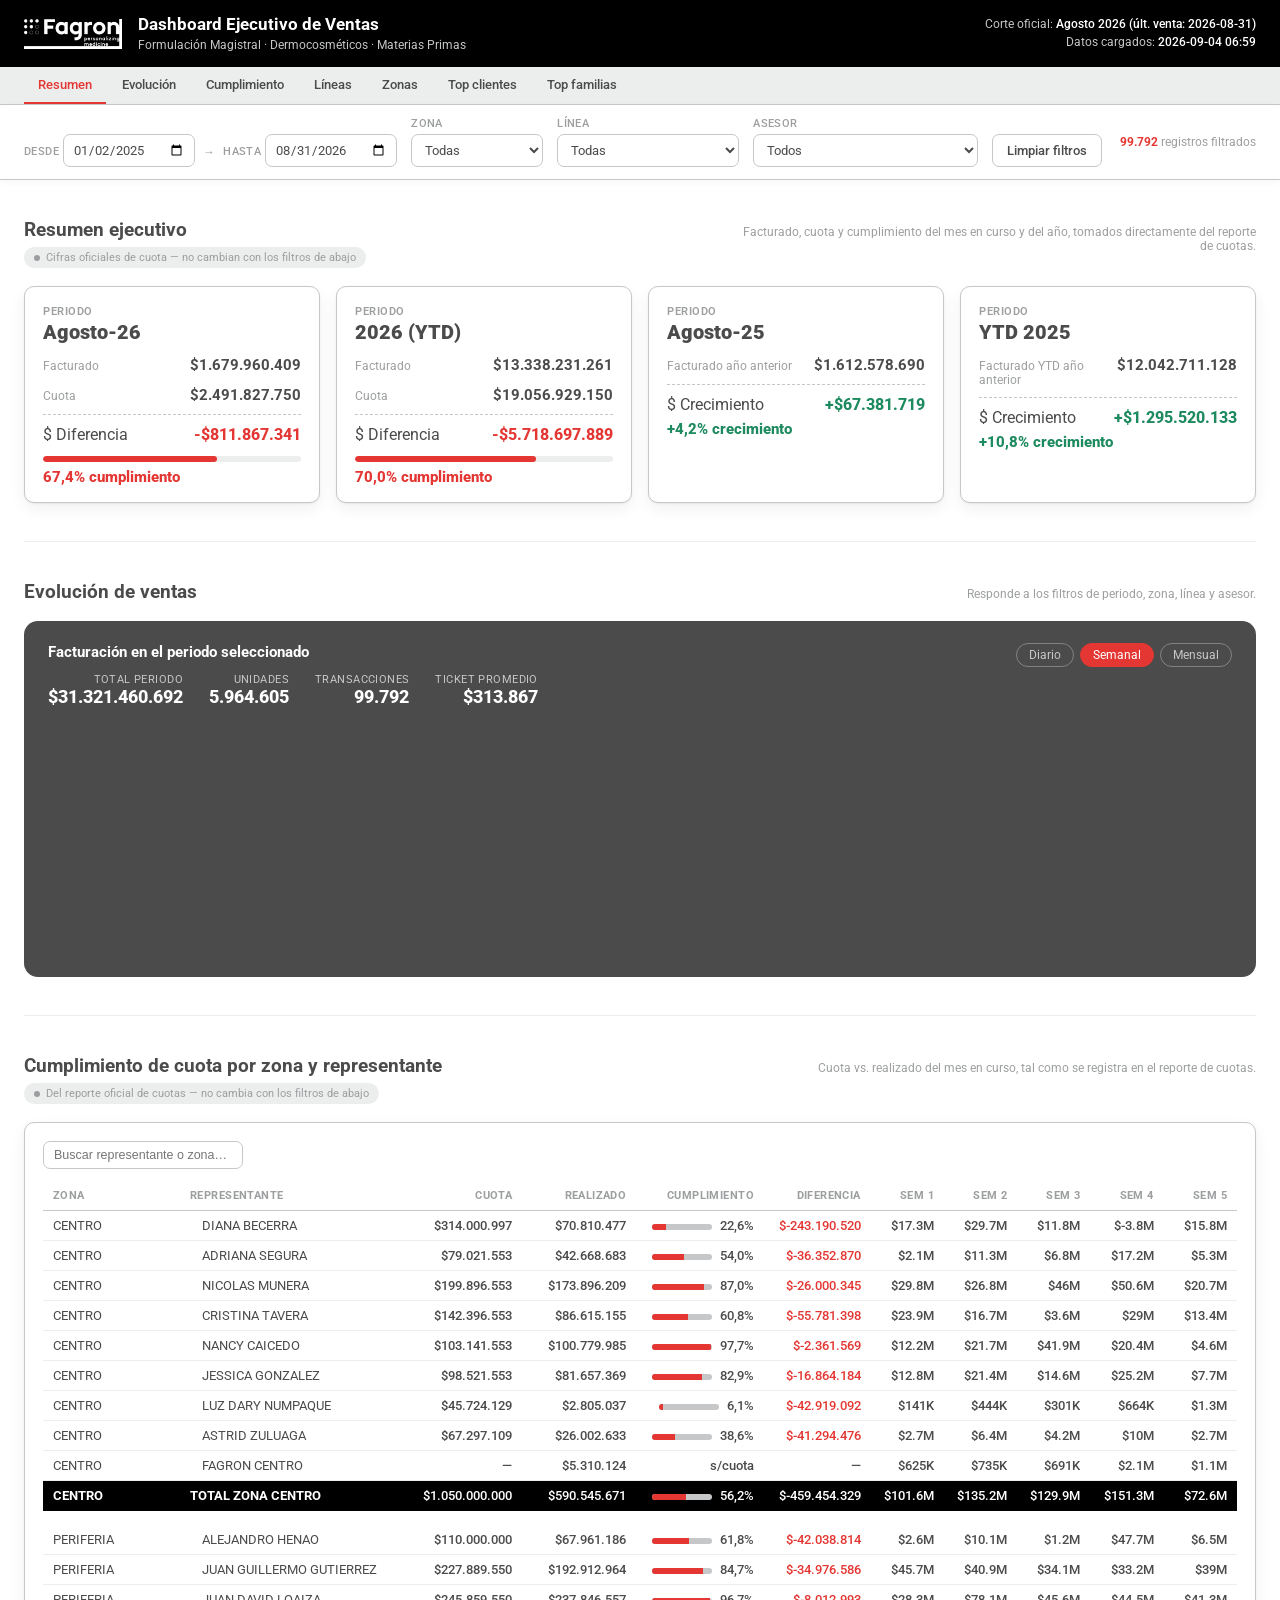
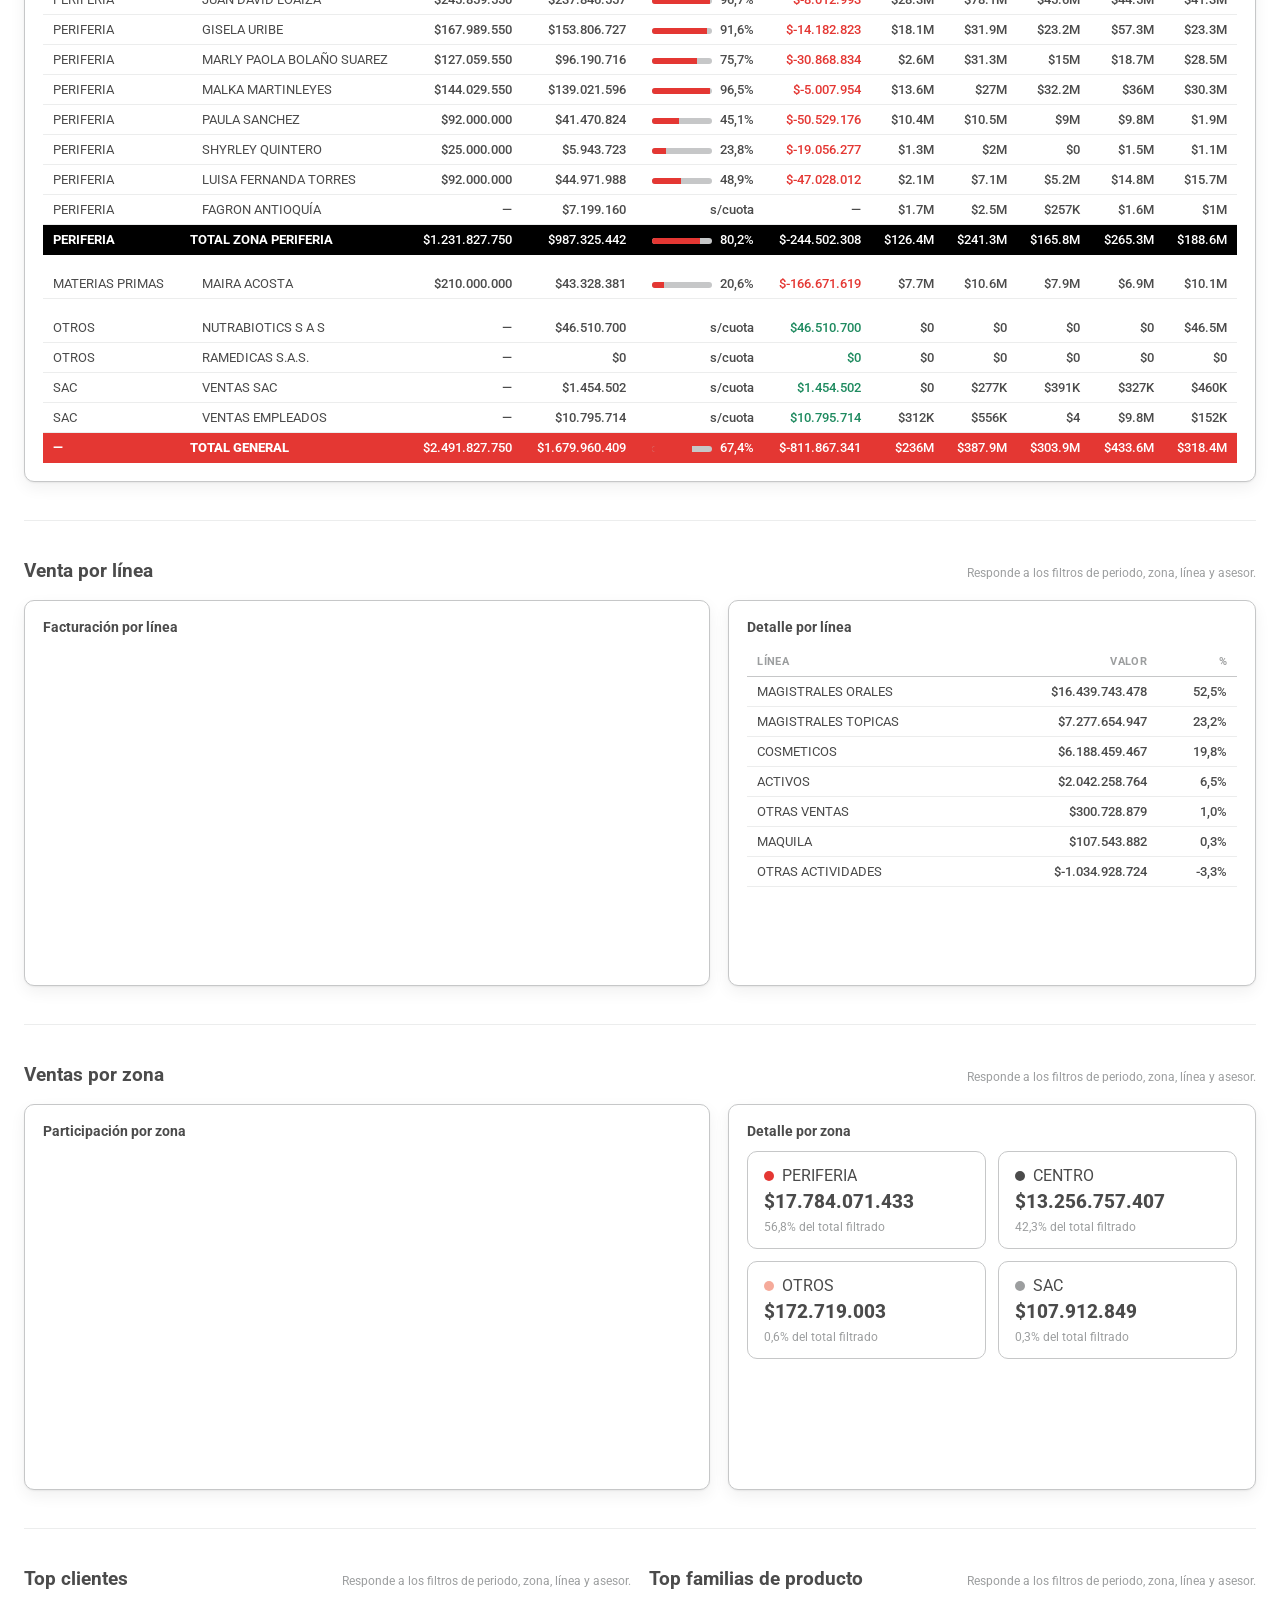
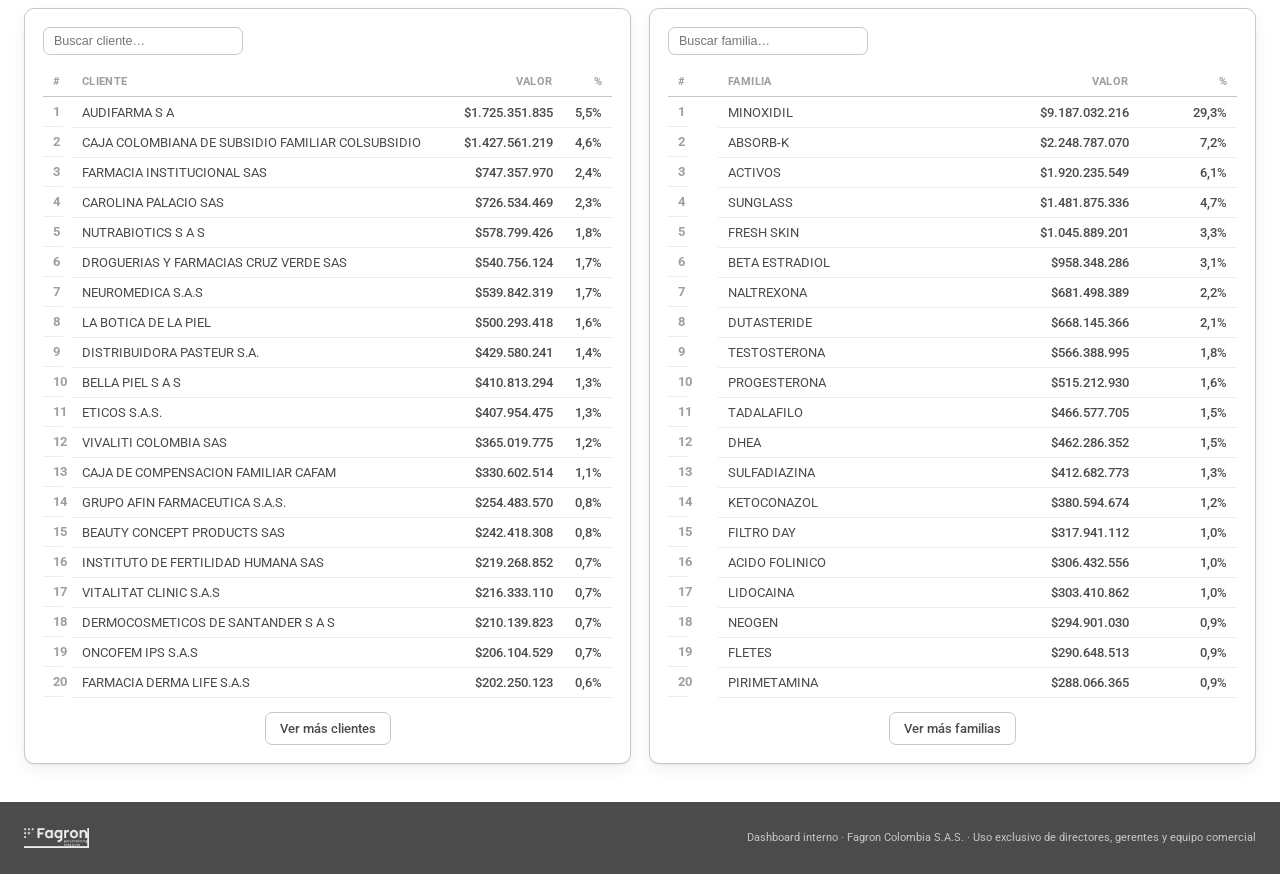
==== index.html @ 64d7ff35 "Dashboard ejecutivo de ventas Fagron" ====
<!DOCTYPE html>
<html lang="es">
<head>
<meta charset="UTF-8">
<meta name="viewport" content="width=device-width, initial-scale=1.0">
<title>Fagron Colombia · Dashboard Ejecutivo de Ventas</title>
<link rel="preconnect" href="https://fonts.googleapis.com">
<link href="https://fonts.googleapis.com/css2?family=Roboto:wght@400;500;700;900&display=swap" rel="stylesheet">
<link rel="stylesheet" href="css/styles.css">
</head>
<body>

<div id="loading">
  <img src="assets/logo.png" alt="Fagron">
  <div class="spinner"></div>
  <p style="font-size:13px;color:#9C9E9F;">Cargando datos de ventas…</p>
</div>

<header class="topbar">
  <div class="wrap">
    <div class="topbar__brand">
      <img src="assets/logo-blanco.png" alt="Fagron">
      <div class="topbar__titles">
        <h1>Dashboard Ejecutivo de Ventas</h1>
        <span>Formulación Magistral · Dermocosméticos · Materias Primas</span>
      </div>
    </div>
    <div class="topbar__meta">
      Corte oficial: <b id="meta-corte">—</b><br>
      Datos cargados: <b id="meta-generado">—</b>
    </div>
  </div>
</header>

<nav class="sectionnav">
  <div class="wrap">
    <a href="#resumen" class="active">Resumen</a>
    <a href="#evolucion">Evolución</a>
    <a href="#cumplimiento">Cumplimiento</a>
    <a href="#lineas">Líneas</a>
    <a href="#zonas">Zonas</a>
    <a href="#clientes">Top clientes</a>
    <a href="#familias">Top familias</a>
  </div>
</nav>

<div class="filterbar">
  <div class="wrap">
    <div class="field field--dates">
      <div>
        <label for="f-desde">Desde</label>
        <input type="date" id="f-desde">
      </div>
      <span class="sep">→</span>
      <div>
        <label for="f-hasta">Hasta</label>
        <input type="date" id="f-hasta">
      </div>
    </div>
    <div class="field">
      <label for="f-zona">Zona</label>
      <select id="f-zona"><option value="">Todas</option></select>
    </div>
    <div class="field">
      <label for="f-linea">Línea</label>
      <select id="f-linea"><option value="">Todas</option></select>
    </div>
    <div class="field">
      <label for="f-asesor">Asesor</label>
      <select id="f-asesor"><option value="">Todos</option></select>
    </div>
    <button class="btn" id="btn-reset">Limpiar filtros</button>
    <div class="filter-status" id="filter-status"></div>
  </div>
</div>

<main class="wrap">

  <!-- ===================== RESUMEN / KPIs ===================== -->
  <section id="resumen">
    <div class="section__head">
      <div>
        <h2>Resumen ejecutivo</h2>
        <span class="badge-static">Cifras oficiales de cuota — no cambian con los filtros de abajo</span>
      </div>
      <span class="hint">Facturado, cuota y cumplimiento del mes en curso y del año, tomados directamente del reporte de cuotas.</span>
    </div>
    <div class="kpi-grid" id="kpi-grid"></div>
  </section>

  <!-- ===================== EVOLUCION ===================== -->
  <section id="evolucion">
    <div class="section__head">
      <h2>Evolución de ventas</h2>
      <span class="hint">Responde a los filtros de periodo, zona, línea y asesor.</span>
    </div>
    <div class="hero-card">
      <div class="hero-card__top">
        <h3>Facturación en el periodo seleccionado</h3>
        <div class="chip-toggle" id="chip-agrupacion">
          <button data-mode="day">Diario</button>
          <button data-mode="week" class="active">Semanal</button>
          <button data-mode="month">Mensual</button>
        </div>
      </div>
      <div class="hero-card__stats">
        <div><div class="k">Total periodo</div><div class="v" id="ev-total">—</div></div>
        <div><div class="k">Unidades</div><div class="v" id="ev-unidades">—</div></div>
        <div><div class="k">Transacciones</div><div class="v" id="ev-transacciones">—</div></div>
        <div><div class="k">Ticket promedio</div><div class="v" id="ev-ticket">—</div></div>
      </div>
      <canvas id="chart-evolucion" height="90"></canvas>
    </div>
  </section>

  <!-- ===================== CUMPLIMIENTO (REAL GENERAL) ===================== -->
  <section id="cumplimiento">
    <div class="section__head">
      <div>
        <h2>Cumplimiento de cuota por zona y representante</h2>
        <span class="badge-static">Del reporte oficial de cuotas — no cambia con los filtros de abajo</span>
      </div>
      <span class="hint">Cuota vs. realizado del mes en curso, tal como se registra en el reporte de cuotas.</span>
    </div>
    <div class="panel">
      <div class="table-toolbar">
        <input class="search-mini" id="rg-search" placeholder="Buscar representante o zona…">
      </div>
      <div class="table-scroll">
        <table id="tabla-real-general">
          <thead>
            <tr>
              <th>Zona</th><th>Representante</th>
              <th class="num">Cuota</th><th class="num">Realizado</th>
              <th class="num">Cumplimiento</th><th class="num">Diferencia</th>
              <th class="num" title="Semana 1 del mes en curso">Sem 1</th>
              <th class="num" title="Semana 2 del mes en curso">Sem 2</th>
              <th class="num" title="Semana 3 del mes en curso">Sem 3</th>
              <th class="num" title="Semana 4 del mes en curso">Sem 4</th>
              <th class="num" title="Semana 5 del mes en curso">Sem 5</th>
            </tr>
          </thead>
          <tbody></tbody>
        </table>
      </div>
    </div>
  </section>

  <!-- ===================== LINEAS ===================== -->
  <section id="lineas">
    <div class="section__head">
      <h2>Venta por línea</h2>
      <span class="hint">Responde a los filtros de periodo, zona, línea y asesor.</span>
    </div>
    <div class="grid-2">
      <div class="panel panel--chart">
        <h4>Facturación por línea</h4>
        <canvas id="chart-lineas"></canvas>
      </div>
      <div class="panel">
        <h4>Detalle por línea</h4>
        <div class="table-scroll">
          <table id="tabla-lineas">
            <thead><tr><th>Línea</th><th class="num">Valor</th><th class="num">%</th></tr></thead>
            <tbody></tbody>
          </table>
        </div>
      </div>
    </div>
  </section>

  <!-- ===================== ZONAS ===================== -->
  <section id="zonas">
    <div class="section__head">
      <h2>Ventas por zona</h2>
      <span class="hint">Responde a los filtros de periodo, zona, línea y asesor.</span>
    </div>
    <div class="grid-2">
      <div class="panel panel--chart">
        <h4>Participación por zona</h4>
        <canvas id="chart-zonas"></canvas>
      </div>
      <div class="panel">
        <h4>Detalle por zona</h4>
        <div id="zona-cards" class="grid-3 zona-cards-grid" style="gap:12px;"></div>
      </div>
    </div>
  </section>

  <!-- ===================== TOP CLIENTES Y FAMILIAS ===================== -->
  <section id="clientes">
    <div class="grid-2 grid-2--equal">
      <div>
        <div class="section__head">
          <h2>Top clientes</h2>
          <span class="hint">Responde a los filtros de periodo, zona, línea y asesor.</span>
        </div>
        <div class="panel">
          <div class="table-toolbar">
            <input class="search-mini" id="cli-search" placeholder="Buscar cliente…">
          </div>
          <div class="table-scroll">
            <table id="tabla-clientes">
              <thead><tr><th>#</th><th>Cliente</th><th class="num">Valor</th><th class="num">%</th></tr></thead>
              <tbody></tbody>
            </table>
          </div>
          <button class="btn loadmore" id="cli-more">Ver más clientes</button>
        </div>
      </div>
      <div id="familias">
        <div class="section__head">
          <h2>Top familias de producto</h2>
          <span class="hint">Responde a los filtros de periodo, zona, línea y asesor.</span>
        </div>
        <div class="panel">
          <div class="table-toolbar">
            <input class="search-mini" id="fam-search" placeholder="Buscar familia…">
          </div>
          <div class="table-scroll">
            <table id="tabla-familias">
              <thead><tr><th>#</th><th>Familia</th><th class="num">Valor</th><th class="num">%</th></tr></thead>
              <tbody></tbody>
            </table>
          </div>
          <button class="btn loadmore" id="fam-more">Ver más familias</button>
        </div>
      </div>
    </div>
  </section>

</main>

<footer>
  <div class="wrap">
    <img src="assets/logo-blanco.png" alt="Fagron">
    <small>Dashboard interno · Fagron Colombia S.A.S. · Uso exclusivo de directores, gerentes y equipo comercial</small>
  </div>
</footer>

<script src="js/vendor/chart.umd.min.js"></script>
<script src="js/app.js"></script>
</body>
</html>
---- css/styles.css ----
/* =========================================================
   Fagron · Dashboard Ejecutivo de Ventas
   Tokens de marca:
   primario  #E43733 (rojo)   | #9C9E9F (gris)
   secundario#000000 | #4B4B4B | #C6C7C8 | #ECEDED | #F5AA9A
   Tipografia: Roboto (graphik no disponible en este entorno)
   ========================================================= */

:root{
  --rojo:        #E43733;
  --rojo-oscuro: #C22521;
  --gris-osc:    #4B4B4B;
  --gris:        #9C9E9F;
  --gris-claro:  #C6C7C8;
  --gris-bg:     #ECEDED;
  --salmon:      #F5AA9A;
  --negro:       #000000;
  --blanco:      #FFFFFF;

  /* semaforo financiero: fuera de la paleta de marca a proposito,
     para que cumplimiento/crecimiento se lean de inmediato. */
  --verde:       #1E8A5F;
  --verde-bg:    #E4F4EE;
  --rojo-bg:     #FBE7E6;

  --font: 'Roboto', -apple-system, Segoe UI, sans-serif;

  --radius: 10px;
  --shadow: 0 1px 2px rgba(0,0,0,.06), 0 6px 16px rgba(0,0,0,.06);
  --maxw: 1280px;
}

*,*::before,*::after{ box-sizing:border-box; }
html{ scroll-behavior:smooth; }
html, body{ overflow-x:hidden; max-width:100%; }
body{
  margin:0;
  font-family:var(--font);
  color:var(--gris-osc);
  background:var(--blanco);
  -webkit-font-smoothing:antialiased;
  font-variant-numeric: tabular-nums;
}
h1,h2,h3,h4{ margin:0; font-weight:700; color:var(--gris-osc); }
p{ margin:0; }
button{ font-family:inherit; }
a{ color:inherit; }
::selection{ background:var(--salmon); color:var(--negro); }

.wrap{ max-width:var(--maxw); margin:0 auto; padding:0 24px; }

/* ---------- Barra superior ---------- */
.topbar{
  background:var(--negro);
  color:var(--blanco);
  position:sticky; top:0; z-index:40;
}
.topbar .wrap{
  display:flex; align-items:center; justify-content:space-between;
  padding-top:14px; padding-bottom:14px; gap:16px;
}
.topbar__brand{ display:flex; align-items:center; gap:16px; min-width:0; }
.topbar__brand img{ height:30px; width:auto; display:block; }
.topbar__titles{ min-width:0; }
.topbar__titles h1{ font-size:17px; color:var(--blanco); line-height:1.2; }
.topbar__titles span{ font-size:12px; color:var(--gris-claro); }
.topbar__meta{ text-align:right; font-size:11.5px; color:var(--gris-claro); line-height:1.5; flex-shrink:0; }
.topbar__meta b{ color:var(--blanco); font-weight:500; }

/* ---------- Barra de filtros ---------- */
.filterbar{
  position:sticky; top:58px; z-index:39;
  background:var(--blanco);
  border-bottom:1px solid var(--gris-claro);
  box-shadow:0 2px 8px rgba(0,0,0,.04);
}
.filterbar .wrap{
  display:flex; flex-wrap:wrap; align-items:end; gap:14px;
  padding-top:12px; padding-bottom:12px;
}
.field{ display:flex; flex-direction:column; gap:4px; }
.field label{ font-size:10.5px; text-transform:uppercase; letter-spacing:.04em; color:var(--gris); font-weight:500; }
.field input, .field select{
  font-family:inherit; font-size:13px; color:var(--gris-osc);
  border:1px solid var(--gris-claro); border-radius:7px;
  padding:7px 9px; background:var(--blanco); min-width:132px;
  outline:none;
}
.field input:focus, .field select:focus{ border-color:var(--rojo); box-shadow:0 0 0 3px rgba(228,55,51,.12); }
.field--dates{ flex-direction:row; align-items:end; gap:8px; }
.field--dates .sep{ padding-bottom:8px; color:var(--gris); font-size:12px; }

.btn{
  border:1px solid var(--gris-claro); background:var(--blanco); color:var(--gris-osc);
  border-radius:7px; padding:8px 14px; font-size:12.5px; font-weight:500; cursor:pointer;
  transition:border-color .15s, color .15s;
}
.btn:hover{ border-color:var(--rojo); color:var(--rojo); }
.btn--primary{ background:var(--rojo); border-color:var(--rojo); color:var(--blanco); }
.btn--primary:hover{ background:var(--rojo-oscuro); border-color:var(--rojo-oscuro); color:var(--blanco); }

.filter-status{
  margin-left:auto; font-size:12px; color:var(--gris); align-self:center;
  white-space:nowrap;
}
.filter-status b{ color:var(--rojo); font-weight:700; }

/* ---------- Navegacion de secciones ---------- */
.sectionnav{ background:var(--gris-bg); border-bottom:1px solid var(--gris-claro); }
.sectionnav .wrap{ display:flex; gap:2px; overflow-x:auto; }
.sectionnav a{
  display:block; white-space:nowrap; font-size:12.5px; font-weight:500; color:var(--gris-osc);
  padding:10px 14px; text-decoration:none; border-bottom:2px solid transparent;
}
.sectionnav a:hover{ color:var(--rojo); }
.sectionnav a.active{ color:var(--rojo); border-bottom-color:var(--rojo); }

/* ---------- Secciones generales ---------- */
section{ padding:38px 0; border-bottom:1px solid var(--gris-bg); }
section:last-of-type{ border-bottom:none; }
.section__head{ display:flex; align-items:baseline; justify-content:space-between; gap:16px; margin-bottom:18px; flex-wrap:wrap; }
.section__head h2{ font-size:19px; }
.section__head .hint{ font-size:12px; color:var(--gris); max-width:520px; text-align:right; }
.badge-static{
  display:inline-flex; align-items:center; gap:6px; font-size:11px; color:var(--gris);
  background:var(--gris-bg); border-radius:20px; padding:4px 10px; margin-top:6px;
}
.badge-static::before{ content:''; width:6px; height:6px; border-radius:50%; background:var(--gris); }

/* ---------- KPIs ---------- */
.kpi-grid{ display:grid; grid-template-columns:repeat(4,1fr); gap:16px; }
.kpi-card{
  background:var(--blanco); border:1px solid var(--gris-claro); border-radius:var(--radius);
  padding:18px 18px 16px; box-shadow:var(--shadow);
}
.kpi-card__label{ font-size:11px; text-transform:uppercase; letter-spacing:.05em; color:var(--gris); font-weight:600; }
.kpi-card__title{ font-size:20px; font-weight:900; color:var(--gris-osc); margin-top:2px; }
.kpi-row{ display:flex; justify-content:space-between; align-items:baseline; margin-top:12px; }
.kpi-row .k{ font-size:12px; color:var(--gris); }
.kpi-row .v{ font-size:15px; font-weight:700; color:var(--gris-osc); }
.kpi-diff{ display:flex; justify-content:space-between; align-items:baseline; margin-top:10px; padding-top:10px; border-top:1px dashed var(--gris-claro); }
.kpi-diff .v{ font-size:16px; font-weight:800; }
.pos{ color:var(--verde); } .neg{ color:var(--rojo); }
.progress{ height:6px; border-radius:4px; background:var(--gris-bg); margin-top:12px; overflow:hidden; }
.progress > span{ display:block; height:100%; background:var(--rojo); border-radius:4px; }
.progress > span.ok{ background:var(--verde); }
.kpi-pct{ font-size:15px; font-weight:800; margin-top:6px; display:block; }

/* ---------- Hero / evolucion ---------- */
.hero-card{
  background:var(--gris-osc); border-radius:14px; padding:22px 24px 10px; color:var(--blanco);
}
.hero-card__top{ display:flex; justify-content:space-between; align-items:flex-start; flex-wrap:wrap; gap:12px; margin-bottom:6px; }
.hero-card__top h3{ color:var(--blanco); font-size:15px; }
.hero-card__stats{ display:flex; gap:26px; flex-wrap:wrap; }
.hero-card__stats div{ text-align:right; }
.hero-card__stats .k{ font-size:10.5px; color:var(--gris-claro); text-transform:uppercase; letter-spacing:.04em; }
.hero-card__stats .v{ font-size:18px; font-weight:800; color:var(--blanco); }
.hero-card canvas{ max-height:260px; }
.chip-toggle{ display:flex; gap:6px; }
.chip-toggle button{
  background:transparent; border:1px solid rgba(255,255,255,.3); color:var(--gris-claro);
  border-radius:20px; padding:4px 12px; font-size:11.5px; cursor:pointer;
}
.chip-toggle button.active{ background:var(--rojo); border-color:var(--rojo); color:var(--blanco); }

/* ---------- Grillas de contenido ---------- */
.grid-2{ display:grid; grid-template-columns:1.3fr 1fr; gap:18px; align-items:stretch; min-width:0; }
.grid-2 > *{ min-width:0; }
.grid-2--equal{ grid-template-columns:1fr 1fr; }
.grid-3{ display:grid; grid-template-columns:repeat(3,1fr); gap:16px; min-width:0; }
.grid-3 > *{ min-width:0; }
.zona-cards-grid{ grid-template-columns:repeat(2,1fr); }
.panel{
  background:var(--blanco); border:1px solid var(--gris-claro); border-radius:var(--radius);
  padding:18px; box-shadow:var(--shadow);
}
.panel h4{ font-size:13.5px; margin-bottom:12px; color:var(--gris-osc); }
.panel--chart canvas{ max-height:320px; max-width:100%; }
canvas{ max-width:100%; }
img{ max-width:100%; }

/* ---------- Tablas ---------- */
.table-scroll{ overflow-x:auto; }
table{ width:100%; border-collapse:collapse; font-size:12.5px; }
thead th{
  text-align:left; font-size:10.5px; text-transform:uppercase; letter-spacing:.04em; color:var(--gris);
  padding:8px 10px; border-bottom:1px solid var(--gris-claro); white-space:nowrap; position:sticky; top:0; background:var(--blanco);
}
thead th.num{ text-align:right; }
tbody td{ padding:7px 10px; border-bottom:1px solid var(--gris-bg); white-space:nowrap; }
tbody td.num{ text-align:right; font-weight:500; }
tbody tr:hover{ background:var(--gris-bg); }
tbody tr.row-subtotal{ background:var(--gris-bg); font-weight:700; }
tbody tr.row-total_zona{ background:var(--negro); color:var(--blanco); font-weight:700; }
tbody tr.row-total_zona td{ border-bottom-color:var(--negro); }
tbody tr.row-total_general{ background:var(--rojo); color:var(--blanco); font-weight:800; }
tbody tr.row-total_general td{ border-bottom-color:var(--rojo); }
tbody tr.row-espacio{ background:transparent; }
tbody tr.row-espacio td{ padding:7px 0; border-bottom:none; }
.indent{ padding-left:22px !important; }
.mini-bar{ display:inline-block; width:60px; height:6px; border-radius:3px; background:var(--gris-claro); vertical-align:middle; margin-right:8px; overflow:hidden; }
.mini-bar > span{ display:block; height:100%; background:var(--rojo); }
.mini-bar > span.ok{ background:var(--verde); }
.rank{ display:inline-block; width:20px; color:var(--gris); font-weight:700; }

.table-toolbar{ display:flex; justify-content:space-between; align-items:center; gap:12px; margin-bottom:12px; flex-wrap:wrap;}
.search-mini{ border:1px solid var(--gris-claro); border-radius:7px; padding:6px 10px; font-size:12.5px; min-width:200px; }
.loadmore{ display:block; margin:14px auto 0; }

/* ---------- Zona cards ---------- */
.zona-card{
  border:1px solid var(--gris-claro); border-radius:var(--radius); padding:14px 16px;
  display:flex; flex-direction:column; gap:6px; min-width:0;
}
.zona-card__top{ display:flex; justify-content:space-between; align-items:center; min-width:0; }
.zona-card__top span{ display:flex; align-items:center; min-width:0; overflow:hidden; text-overflow:ellipsis; white-space:nowrap; }
.zona-card__dot{ width:10px; height:10px; border-radius:50%; display:inline-block; margin-right:8px; flex-shrink:0; }
.zona-card__val{ font-size:clamp(14px, 2.4vw, 19px); font-weight:800; line-height:1.2; overflow-wrap:anywhere; }
.zona-card__pct{ font-size:12px; color:var(--gris); }

/* ---------- Footer ---------- */
footer{ background:var(--gris-osc); color:var(--gris-claro); padding:26px 0; }
footer .wrap{ display:flex; justify-content:space-between; align-items:center; flex-wrap:wrap; gap:10px; }
footer img{ height:20px; opacity:.9; }
footer small{ font-size:11px; color:var(--gris-claro); }

/* ---------- Empty / loading ---------- */
.empty-msg{ text-align:center; color:var(--gris); font-size:13px; padding:30px 0; }
#loading{
  position:fixed; inset:0; background:var(--blanco); z-index:100;
  display:flex; align-items:center; justify-content:center; flex-direction:column; gap:14px;
}
#loading img{ height:34px; }
.spinner{ width:26px; height:26px; border:3px solid var(--gris-bg); border-top-color:var(--rojo); border-radius:50%; animation:spin 0.8s linear infinite; }
@keyframes spin{ to{ transform:rotate(360deg); } }

/* ---------- Responsive ---------- */
@media (max-width:980px){
  .kpi-grid{ grid-template-columns:repeat(2,1fr); }
  .grid-2{ grid-template-columns:1fr; }
  .grid-3{ grid-template-columns:1fr; }
  .topbar .wrap{ flex-wrap:wrap; }
  .topbar__meta{ text-align:left; }
  .filterbar{ top:96px; }
}
@media (max-width:600px){
  .kpi-grid{ grid-template-columns:1fr; }
  .wrap{ padding:0 16px; }
  .field, .field select, .field input{ min-width:0; width:100%; }
  .filterbar .wrap{ flex-direction:column; align-items:stretch; }
  .field--dates{ flex-wrap:wrap; }
  .field--dates > div{ flex:1 1 auto; min-width:0; }
  .filter-status{ margin-left:0; }
}

@media print{
  .filterbar, .sectionnav, #loading{ display:none; }
}
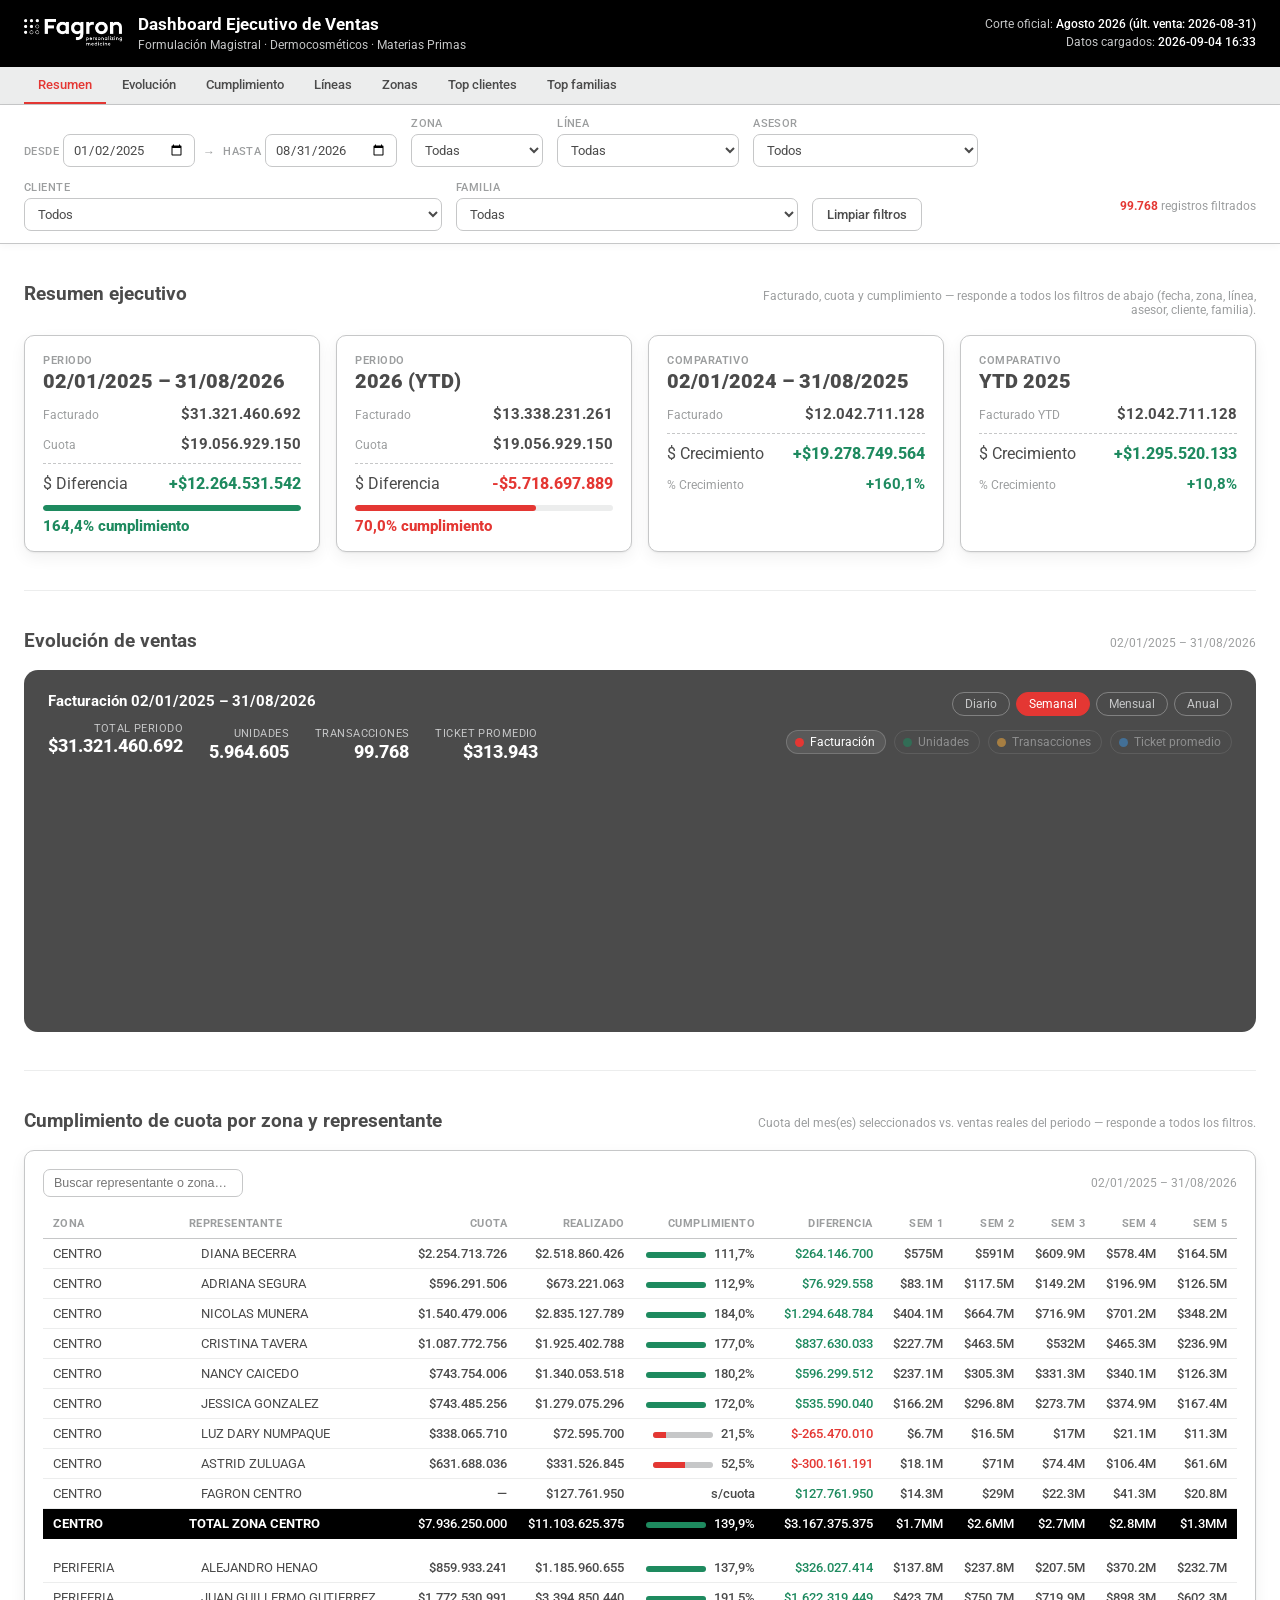
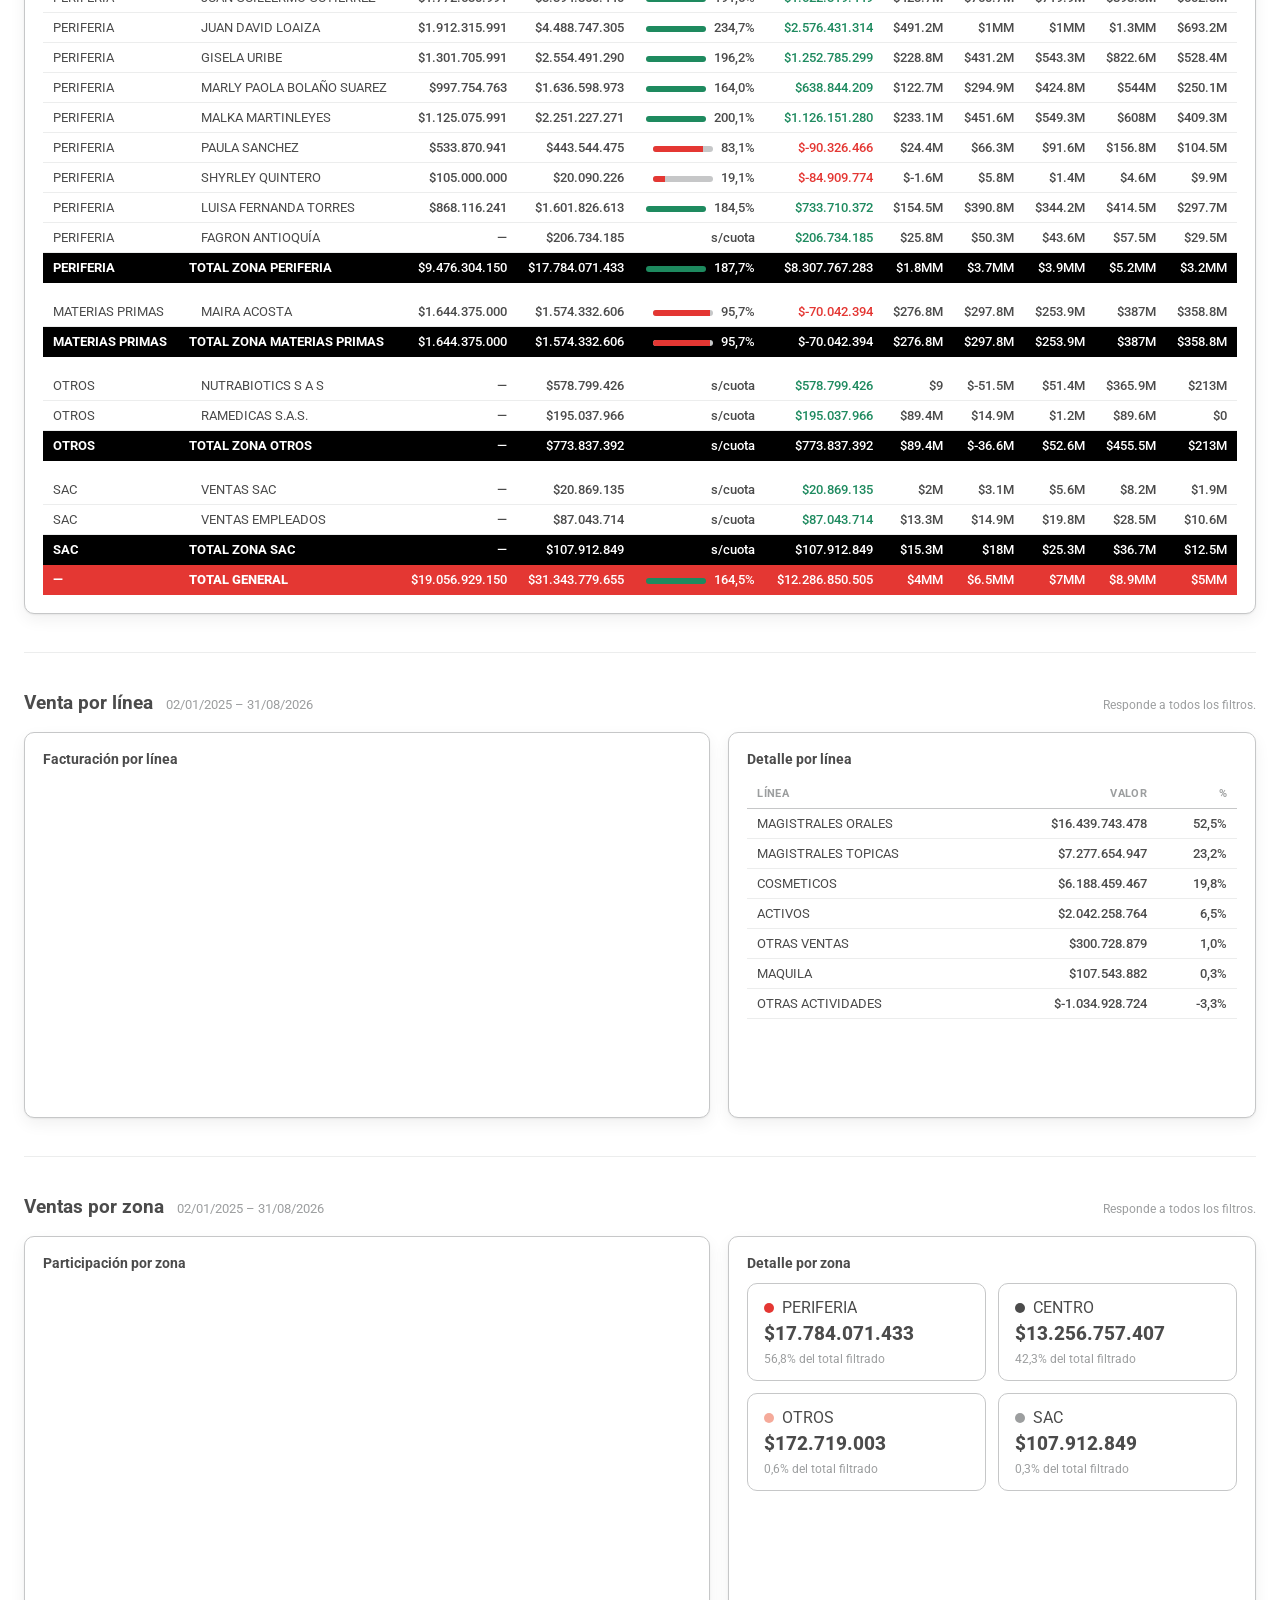
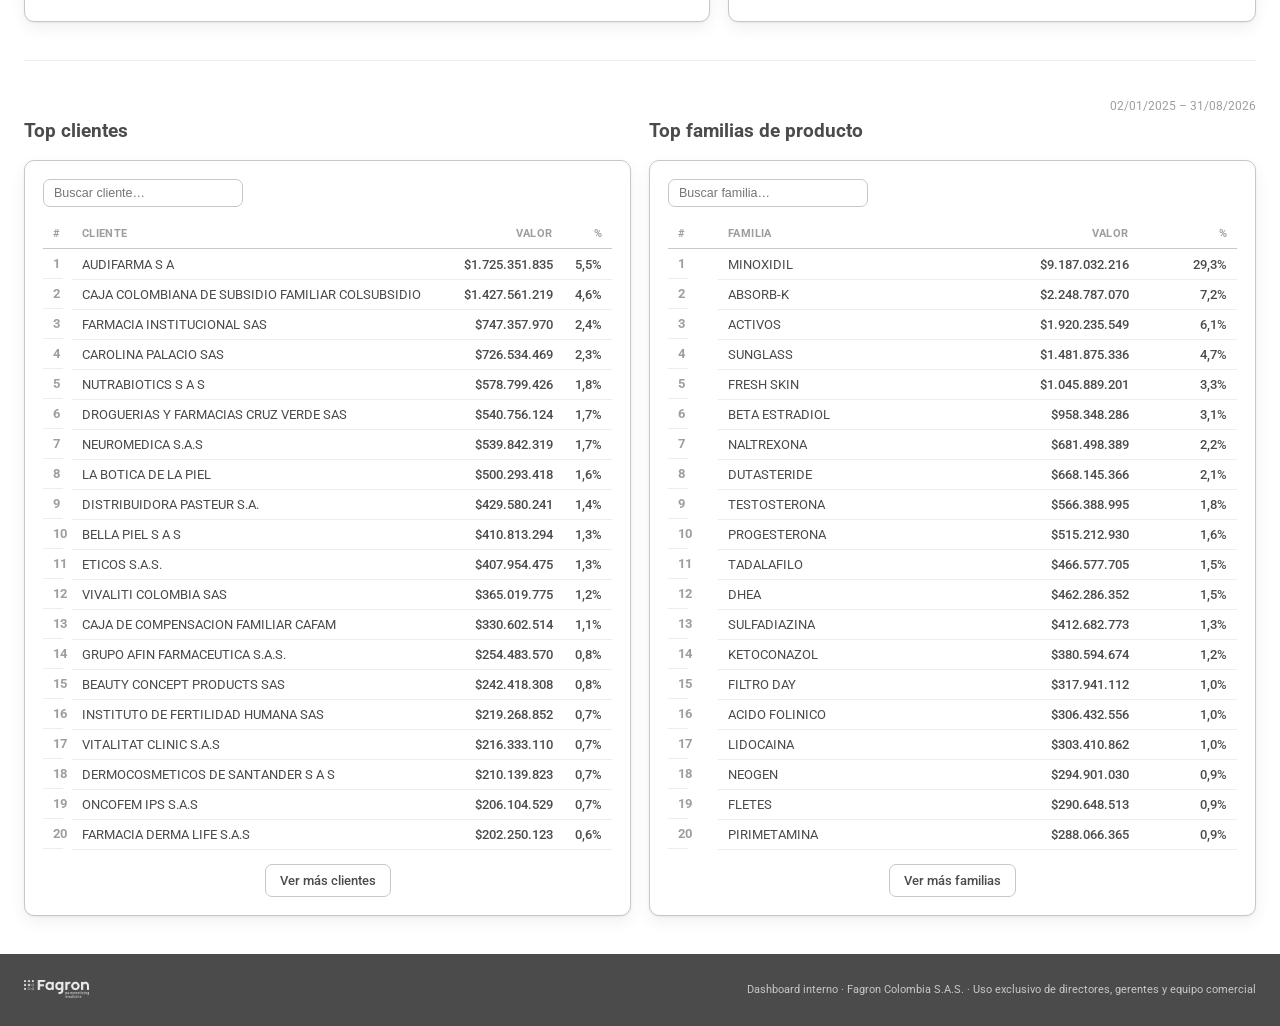
==== commit ddaabe29: "Actualizacion: filtros cliente/familia, KPIs dinamicos, evolucion con toggles, logos nuevos" ====
--- a/index.html
+++ b/index.html
@@ -69,6 +69,14 @@
       <label for="f-asesor">Asesor</label>
       <select id="f-asesor"><option value="">Todos</option></select>
     </div>
+    <div class="field">
+      <label for="f-cliente">Cliente</label>
+      <select id="f-cliente"><option value="">Todos</option></select>
+    </div>
+    <div class="field">
+      <label for="f-familia">Familia</label>
+      <select id="f-familia"><option value="">Todas</option></select>
+    </div>
     <button class="btn" id="btn-reset">Limpiar filtros</button>
     <div class="filter-status" id="filter-status"></div>
   </div>
@@ -79,11 +87,8 @@
   <!-- ===================== RESUMEN / KPIs ===================== -->
   <section id="resumen">
     <div class="section__head">
-      <div>
-        <h2>Resumen ejecutivo</h2>
-        <span class="badge-static">Cifras oficiales de cuota — no cambian con los filtros de abajo</span>
-      </div>
-      <span class="hint">Facturado, cuota y cumplimiento del mes en curso y del año, tomados directamente del reporte de cuotas.</span>
+      <h2>Resumen ejecutivo</h2>
+      <span class="hint">Facturado, cuota y cumplimiento — responde a todos los filtros de abajo (fecha, zona, línea, asesor, cliente, familia).</span>
     </div>
     <div class="kpi-grid" id="kpi-grid"></div>
   </section>
@@ -92,22 +97,29 @@
   <section id="evolucion">
     <div class="section__head">
       <h2>Evolución de ventas</h2>
-      <span class="hint">Responde a los filtros de periodo, zona, línea y asesor.</span>
+      <span class="hint periodo-inline" id="periodo-evolucion"></span>
     </div>
     <div class="hero-card">
       <div class="hero-card__top">
-        <h3>Facturación en el periodo seleccionado</h3>
+        <h3 id="ev-titulo">Facturación</h3>
         <div class="chip-toggle" id="chip-agrupacion">
           <button data-mode="day">Diario</button>
           <button data-mode="week" class="active">Semanal</button>
           <button data-mode="month">Mensual</button>
+          <button data-mode="year">Anual</button>
         </div>
       </div>
       <div class="hero-card__stats">
         <div><div class="k">Total periodo</div><div class="v" id="ev-total">—</div></div>
-        <div><div class="k">Unidades</div><div class="v" id="ev-unidades">—</div></div>
-        <div><div class="k">Transacciones</div><div class="v" id="ev-transacciones">—</div></div>
-        <div><div class="k">Ticket promedio</div><div class="v" id="ev-ticket">—</div></div>
+        <div><button type="button" class="stat-toggle" id="tog-unidades" data-serie="unidades"><span class="k">Unidades</span></button><div class="v" id="ev-unidades">—</div></div>
+        <div><button type="button" class="stat-toggle" id="tog-transacciones" data-serie="transacciones"><span class="k">Transacciones</span></button><div class="v" id="ev-transacciones">—</div></div>
+        <div><button type="button" class="stat-toggle" id="tog-ticket" data-serie="ticket"><span class="k">Ticket promedio</span></button><div class="v" id="ev-ticket">—</div></div>
+        <div class="evol-legend" id="evol-legend">
+          <button type="button" class="evol-legend__chip is-on" id="leg-facturacion" data-serie="facturacion"><i style="background:#E43733"></i>Facturación</button>
+          <button type="button" class="evol-legend__chip" id="leg-unidades" data-serie="unidades"><i style="background:#1E8A5F"></i>Unidades</button>
+          <button type="button" class="evol-legend__chip" id="leg-transacciones" data-serie="transacciones"><i style="background:#F2A93B"></i>Transacciones</button>
+          <button type="button" class="evol-legend__chip" id="leg-ticket" data-serie="ticket"><i style="background:#3E8FD6"></i>Ticket promedio</button>
+        </div>
       </div>
       <canvas id="chart-evolucion" height="90"></canvas>
     </div>
@@ -116,15 +128,13 @@
   <!-- ===================== CUMPLIMIENTO (REAL GENERAL) ===================== -->
   <section id="cumplimiento">
     <div class="section__head">
-      <div>
-        <h2>Cumplimiento de cuota por zona y representante</h2>
-        <span class="badge-static">Del reporte oficial de cuotas — no cambia con los filtros de abajo</span>
-      </div>
-      <span class="hint">Cuota vs. realizado del mes en curso, tal como se registra en el reporte de cuotas.</span>
+      <h2>Cumplimiento de cuota por zona y representante</h2>
+      <span class="hint">Cuota del mes(es) seleccionados vs. ventas reales del periodo — responde a todos los filtros.</span>
     </div>
     <div class="panel">
       <div class="table-toolbar">
         <input class="search-mini" id="rg-search" placeholder="Buscar representante o zona…">
+        <span class="periodo-inline" id="periodo-cumplimiento"></span>
       </div>
       <div class="table-scroll">
         <table id="tabla-real-general">
@@ -133,11 +143,11 @@
               <th>Zona</th><th>Representante</th>
               <th class="num">Cuota</th><th class="num">Realizado</th>
               <th class="num">Cumplimiento</th><th class="num">Diferencia</th>
-              <th class="num" title="Semana 1 del mes en curso">Sem 1</th>
-              <th class="num" title="Semana 2 del mes en curso">Sem 2</th>
-              <th class="num" title="Semana 3 del mes en curso">Sem 3</th>
-              <th class="num" title="Semana 4 del mes en curso">Sem 4</th>
-              <th class="num" title="Semana 5 del mes en curso">Sem 5</th>
+              <th class="num" title="Semana 1 del periodo seleccionado">Sem 1</th>
+              <th class="num" title="Semana 2 del periodo seleccionado">Sem 2</th>
+              <th class="num" title="Semana 3 del periodo seleccionado">Sem 3</th>
+              <th class="num" title="Semana 4 del periodo seleccionado">Sem 4</th>
+              <th class="num" title="Semana 5 del periodo seleccionado">Sem 5</th>
             </tr>
           </thead>
           <tbody></tbody>
@@ -149,8 +159,8 @@
   <!-- ===================== LINEAS ===================== -->
   <section id="lineas">
     <div class="section__head">
-      <h2>Venta por línea</h2>
-      <span class="hint">Responde a los filtros de periodo, zona, línea y asesor.</span>
+      <h2>Venta por línea <span class="periodo-inline" id="periodo-lineas"></span></h2>
+      <span class="hint">Responde a todos los filtros.</span>
     </div>
     <div class="grid-2">
       <div class="panel panel--chart">
@@ -172,8 +182,8 @@
   <!-- ===================== ZONAS ===================== -->
   <section id="zonas">
     <div class="section__head">
-      <h2>Ventas por zona</h2>
-      <span class="hint">Responde a los filtros de periodo, zona, línea y asesor.</span>
+      <h2>Ventas por zona <span class="periodo-inline" id="periodo-zonas"></span></h2>
+      <span class="hint">Responde a todos los filtros.</span>
     </div>
     <div class="grid-2">
       <div class="panel panel--chart">
@@ -189,16 +199,17 @@
 
   <!-- ===================== TOP CLIENTES Y FAMILIAS ===================== -->
   <section id="clientes">
+    <span class="hint periodo-inline" id="periodo-clifam" style="display:block;text-align:right;margin-bottom:6px;"></span>
     <div class="grid-2 grid-2--equal">
       <div>
         <div class="section__head">
           <h2>Top clientes</h2>
-          <span class="hint">Responde a los filtros de periodo, zona, línea y asesor.</span>
         </div>
         <div class="panel">
           <div class="table-toolbar">
             <input class="search-mini" id="cli-search" placeholder="Buscar cliente…">
           </div>
+          <p class="cross-filter-note" id="clientes-filtro-nota" style="display:none;">Mostrando solo clientes de la familia seleccionada — clic de nuevo en esa familia para quitar el filtro.</p>
           <div class="table-scroll">
             <table id="tabla-clientes">
               <thead><tr><th>#</th><th>Cliente</th><th class="num">Valor</th><th class="num">%</th></tr></thead>
@@ -211,12 +222,12 @@
       <div id="familias">
         <div class="section__head">
           <h2>Top familias de producto</h2>
-          <span class="hint">Responde a los filtros de periodo, zona, línea y asesor.</span>
         </div>
         <div class="panel">
           <div class="table-toolbar">
             <input class="search-mini" id="fam-search" placeholder="Buscar familia…">
           </div>
+          <p class="cross-filter-note" id="familias-filtro-nota" style="display:none;">Mostrando solo familias del cliente seleccionado — clic de nuevo en ese cliente para quitar el filtro.</p>
           <div class="table-scroll">
             <table id="tabla-familias">
               <thead><tr><th>#</th><th>Familia</th><th class="num">Valor</th><th class="num">%</th></tr></thead>
@@ -231,6 +242,8 @@
 
 </main>
 
+<button id="scrollTopBtn" title="Ir arriba" aria-label="Ir arriba">↑</button>
+
 <footer>
   <div class="wrap">
     <img src="assets/logo-blanco.png" alt="Fagron">
--- a/css/styles.css
+++ b/css/styles.css
@@ -128,16 +128,19 @@
 .badge-static::before{ content:''; width:6px; height:6px; border-radius:50%; background:var(--gris); }
 
 /* ---------- KPIs ---------- */
-.kpi-grid{ display:grid; grid-template-columns:repeat(4,1fr); gap:16px; }
+.kpi-grid{ display:grid; grid-template-columns:repeat(4,1fr); gap:16px; align-items:stretch; }
 .kpi-card{
   background:var(--blanco); border:1px solid var(--gris-claro); border-radius:var(--radius);
   padding:18px 18px 16px; box-shadow:var(--shadow);
+  display:flex; flex-direction:column;
 }
 .kpi-card__label{ font-size:11px; text-transform:uppercase; letter-spacing:.05em; color:var(--gris); font-weight:600; }
 .kpi-card__title{ font-size:20px; font-weight:900; color:var(--gris-osc); margin-top:2px; }
 .kpi-row{ display:flex; justify-content:space-between; align-items:baseline; margin-top:12px; }
 .kpi-row .k{ font-size:12px; color:var(--gris); }
 .kpi-row .v{ font-size:15px; font-weight:700; color:var(--gris-osc); }
+.kpi-row .v.pos{ color:var(--verde); }
+.kpi-row .v.neg{ color:var(--rojo); }
 .kpi-diff{ display:flex; justify-content:space-between; align-items:baseline; margin-top:10px; padding-top:10px; border-top:1px dashed var(--gris-claro); }
 .kpi-diff .v{ font-size:16px; font-weight:800; }
 .pos{ color:var(--verde); } .neg{ color:var(--rojo); }
@@ -152,10 +155,19 @@
 }
 .hero-card__top{ display:flex; justify-content:space-between; align-items:flex-start; flex-wrap:wrap; gap:12px; margin-bottom:6px; }
 .hero-card__top h3{ color:var(--blanco); font-size:15px; }
-.hero-card__stats{ display:flex; gap:26px; flex-wrap:wrap; }
+.hero-card__stats{ display:flex; gap:26px; flex-wrap:wrap; align-items:flex-start; }
 .hero-card__stats div{ text-align:right; }
 .hero-card__stats .k{ font-size:10.5px; color:var(--gris-claro); text-transform:uppercase; letter-spacing:.04em; }
 .hero-card__stats .v{ font-size:18px; font-weight:800; color:var(--blanco); }
+.evol-legend{ margin-left:auto; display:flex; gap:8px; flex-wrap:wrap; align-self:center; }
+.evol-legend__chip{
+  display:inline-flex; align-items:center; gap:6px; font-size:11.5px; color:var(--gris-claro);
+  background:transparent; border:1px solid rgba(255,255,255,.18); border-radius:20px; padding:4px 10px 4px 8px;
+  cursor:pointer; font-family:inherit; opacity:.55; transition:opacity .15s, background .15s;
+}
+.evol-legend__chip i{ width:9px; height:9px; border-radius:50%; display:inline-block; flex-shrink:0; }
+.evol-legend__chip.is-on{ opacity:1; background:rgba(255,255,255,.08); color:var(--blanco); }
+span.evol-legend__chip{ cursor:default; }
 .hero-card canvas{ max-height:260px; }
 .chip-toggle{ display:flex; gap:6px; }
 .chip-toggle button{
@@ -163,6 +175,30 @@
   border-radius:20px; padding:4px 12px; font-size:11.5px; cursor:pointer;
 }
 .chip-toggle button.active{ background:var(--rojo); border-color:var(--rojo); color:var(--blanco); }
+
+.stat-toggle{
+  background:none; border:none; padding:0; margin:0; cursor:pointer; font:inherit;
+  display:block; text-align:right; width:100%;
+}
+.stat-toggle .k{ transition:color .15s; }
+.stat-toggle:hover .k{ color:var(--blanco); }
+.stat-toggle.on--unidades .k{ color:#3DDC97; font-weight:700; }
+.stat-toggle.on--transacciones .k{ color:#F2C94C; font-weight:700; }
+.stat-toggle.on--ticket .k{ color:#56B4F2; font-weight:700; }
+
+.periodo-inline{ font-size:12px; font-weight:400; color:var(--gris); margin-left:8px; white-space:nowrap; }
+h2 .periodo-inline{ font-size:13px; vertical-align:middle; }
+
+#scrollTopBtn{
+  position:fixed; right:22px; bottom:26px; z-index:50;
+  width:44px; height:44px; border-radius:50%; border:none;
+  background:var(--rojo); color:var(--blanco); font-size:20px; font-weight:700;
+  box-shadow:0 4px 14px rgba(0,0,0,.25); cursor:pointer;
+  display:none; align-items:center; justify-content:center;
+  transition:background .15s, transform .15s;
+}
+#scrollTopBtn:hover{ background:var(--rojo-oscuro); transform:translateY(-2px); }
+#scrollTopBtn.show{ display:flex; }
 
 /* ---------- Grillas de contenido ---------- */
 .grid-2{ display:grid; grid-template-columns:1.3fr 1fr; gap:18px; align-items:stretch; min-width:0; }
@@ -191,6 +227,9 @@
 tbody td{ padding:7px 10px; border-bottom:1px solid var(--gris-bg); white-space:nowrap; }
 tbody td.num{ text-align:right; font-weight:500; }
 tbody tr:hover{ background:var(--gris-bg); }
+tbody tr.row-selectable{ cursor:pointer; }
+tbody tr.row-selected{ background:var(--gris-bg); font-weight:600; }
+tbody tr.row-selected:hover{ background:var(--gris-claro); }
 tbody tr.row-subtotal{ background:var(--gris-bg); font-weight:700; }
 tbody tr.row-total_zona{ background:var(--negro); color:var(--blanco); font-weight:700; }
 tbody tr.row-total_zona td{ border-bottom-color:var(--negro); }
@@ -205,6 +244,7 @@
 .rank{ display:inline-block; width:20px; color:var(--gris); font-weight:700; }
 
 .table-toolbar{ display:flex; justify-content:space-between; align-items:center; gap:12px; margin-bottom:12px; flex-wrap:wrap;}
+.cross-filter-note{ font-size:11.5px; color:var(--rojo); background:var(--rojo-bg); border-radius:6px; padding:6px 10px; margin:-4px 0 10px; }
 .search-mini{ border:1px solid var(--gris-claro); border-radius:7px; padding:6px 10px; font-size:12.5px; min-width:200px; }
 .loadmore{ display:block; margin:14px auto 0; }
 
